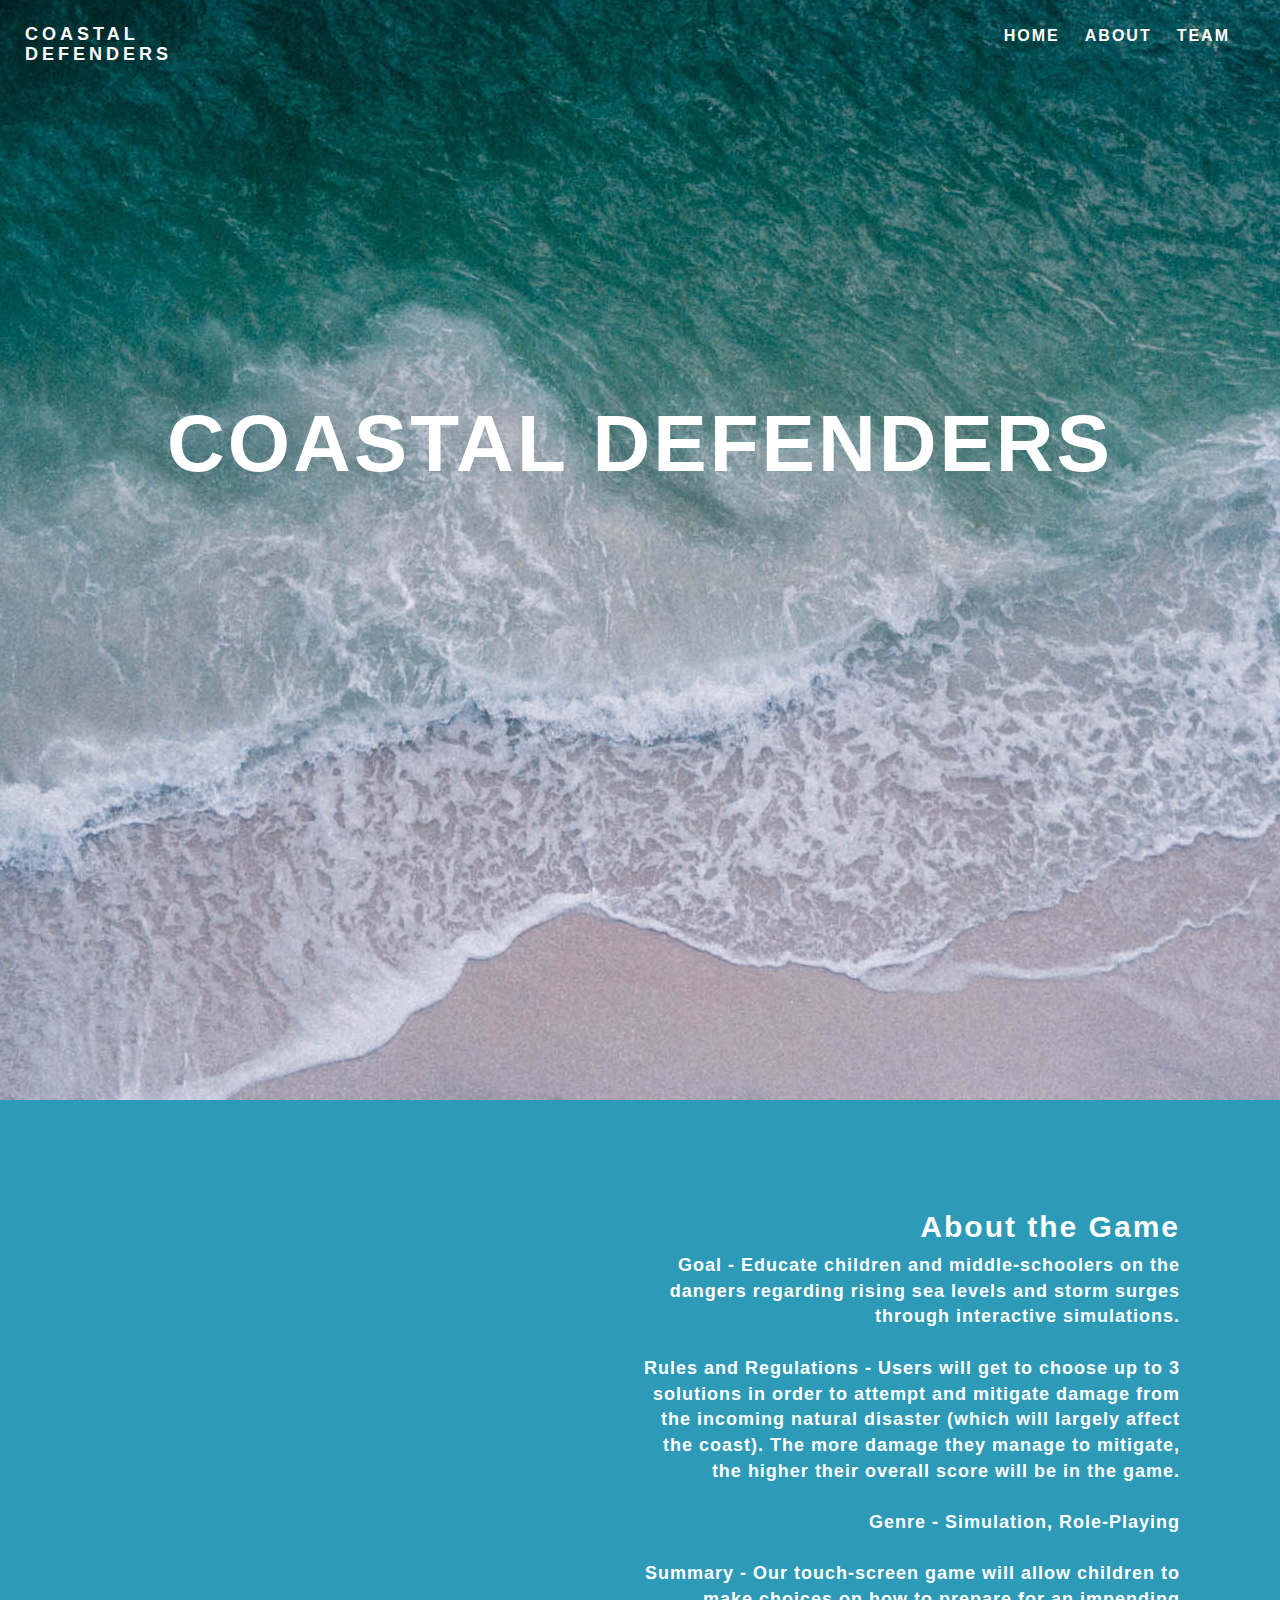
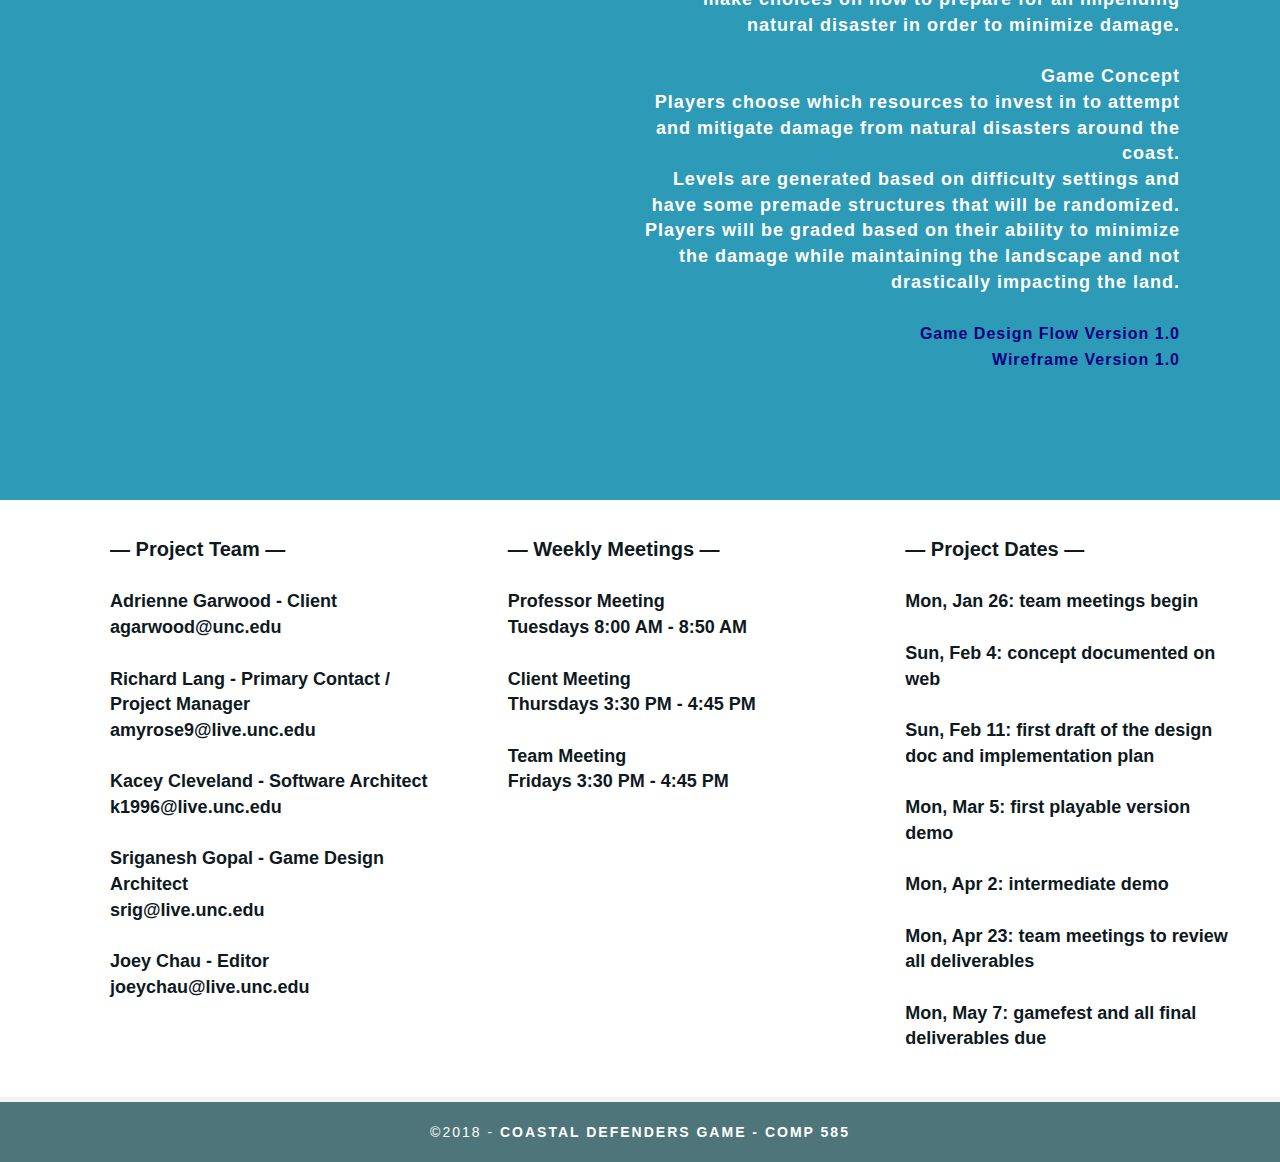
==== index.html @ 000c7137 "Update index.html" ====
<!doctype html>
<html lang="en-US">
<head>
<meta charset="utf-8">
<meta http-equiv="X-UA-Compatible" content="IE=edge">
<meta name="viewport" content="width=device-width, initial-scale=1">
<title>Coastal Defenders</title>


<!-- Bootstrap -->
<link rel="stylesheet" href="https://maxcdn.bootstrapcdn.com/bootstrap/3.3.7/css/bootstrap.min.css">
<!-- CSS -->
<link href="./index.css" rel="stylesheet" type="text/css">

<!-- Scripts -->
<!--JavaScript-->
<script src="https://maxcdn.bootstrapcdn.com/bootstrap/3.3.7/js/bootstrap.min.js"></script>
<!--JQuery Google CDN-->
<script src="https://ajax.googleapis.com/ajax/libs/jquery/3.3.1/jquery.min.js"></script>
<!-- HTML5 shim and Respond.js for IE8 support of HTML5 elements and media queries -->
<script src="https://oss.maxcdn.com/html5shiv/3.7.2/html5shiv.min.js"></script>
<script src="https://oss.maxcdn.com/respond/1.4.2/respond.min.js"></script>
<!--Adobe Edge Web Fonts-->
<script>var __adobewebfontsappname__="dreamweaver"</script>
<script src="http://use.edgefonts.net/source-sans-pro:n2:default.js" type="text/javascript"></script>

</head>
<body>
<!-- Main Container -->
<div class="wrapper_nav"> 
  <!-- Navigation -->
  <header> <a href="#home">
    <h4 class="logo">COASTAL DEFENDERS
    </h4>
    </a>
    
    <nav>
      <ul>
        <li><a href="#titleheading">HOME</a></li>
        <li><a href="#about">ABOUT</a></li>
        <li> <a href="#project">TEAM</a></li>
      </ul>
    </nav>
  </header>
  <!-- Hero Section -->
  <section class="titleheading" id="titleheading">
    <h2 class="title_header">COASTAL DEFENDERS</h2>
    <!--tagline-->
    <p class="tagline"></p>
  </section>
  <!-- Parallax Section -->
  <section class="banner" id="about">
    <h2 class="parallax">About the Game</h2>
    <p class="parallax_description">Goal - Educate children and middle-schoolers on the dangers regarding rising sea levels and storm surges through interactive simulations.<br>
    <br> Rules and Regulations - Users will get to choose up to 3 solutions in order to attempt and mitigate damage from the incoming natural disaster (which will largely affect the coast). The more damage they manage to mitigate, the higher their overall score will be in the game.<br>
    <br> Genre - Simulation, Role-Playing<br>
    <br>Summary - Our touch-screen game will allow children to make choices on how to prepare for an impending natural disaster in order to minimize damage.
    <br><br>
	    Game Concept<br>	
Players choose which resources to invest in to attempt and mitigate damage from natural disasters around the coast. <br>
Levels are generated based on difficulty settings and have some premade structures that will be randomized. <br>
Players will be graded based on their ability to minimize the damage while maintaining the landscape and not drastically impacting the land. <br>
	<br><a href="https://www.lucidchart.com/invitations/accept/da0840e5-fbee-4bbf-ad3f-706feacee74b" target="_blank">Game Design Flow Version 1.0</a>
	    <br><a href="https://wireframe.cc/rubLJb" target="_blank">Wireframe Version 1.0</a>
	  </p>
	
	
	
	</section>
  <!-- About Section -->
  <section class="teamabout" id="project">
    <h2 class="hidden">Project Information</h2>
    <p class="text_column"><span>&mdash; Project Team &mdash;</span><br>
    				<br>
    				Adrienne Garwood - Client<br>
     				agarwood@unc.edu<br>
     				<br>
     				Richard Lang - Primary Contact / Project Manager <br>
					amyrose9@live.unc.edu  <br>
					<br>
					Kacey Cleveland - Software Architect <br>
					k1996@live.unc.edu <br>
					<br>
					Sriganesh Gopal - Game Design Architect <br>
					srig@live.unc.edu <br>
					<br>
					Joey Chau - Editor <br>
					joeychau@live.unc.edu 
    </p>
    <p class="text_column"><span>&mdash; Weekly Meetings &mdash;</span><br>
    <br>Professor Meeting
			<br>Tuesdays 8:00 AM - 8:50 AM
			<br>
			<br>Client Meeting
			<br>Thursdays 3:30 PM - 4:45 PM
			<br>
			<br>Team Meeting
			<br>Fridays 3:30 PM - 4:45 PM
    </p>
	  <p class="text_column"><span>&mdash; Project Dates &mdash;</span><br>
			<br>Mon, Jan 26: team meetings begin<br>
			<br>Sun, Feb 4: concept documented on web<br>
			<br>Sun, Feb 11: first draft of the design doc and implementation plan<br>
			<br>Mon, Mar 5: first playable version demo<br> 
			<br>Mon, Apr 2: intermediate demo<br>  
			<br>Mon, Apr 23: team meetings to review all deliverables<br>  
			<br>Mon, May 7: gamefest and all final deliverables due
     		</p>
  </section>
  <!-- Footer Section -->
   <!-- Copyrights Section -->
  <div class="copyright">&copy;2018 - <strong>Coastal Defenders Game - COMP 585</strong></div>
</div>
<!-- Main Container Ends -->
</body>
</html>
---- index.css ----
@charset "UTF-8";
/* Body */
body {
	font-family: arial,source-sans-pro;
	background-color: #f2f2f2;
	margin-top: 0px;
	margin-right: 0px;
	margin-bottom: 0px;
	margin-left: 0px;
	font-style: normal;
	font-weight: 200;
}
/* Container */
.container {
	width: 90%;
	margin-left: auto;
	margin-right: auto;
	height: 1000px;
	background-color: #FFFFFF;
}

/*Hyperlink*/
a {
	color: #000080;
	font-size: 16px;
	text-decoration: none;
}

a:hover {
	color: #FFFFFF;
}

/* Navigation */
header {
	width: 100%;
	height: 5%;
	
}
.logo {
	color: #ffffff;
	font-weight: bold;
	text-align: undefined;
	width: 10%;
	float: left;
	margin-top: 25px;
	margin-left: 25px;
	letter-spacing: 4px;
	position: relative;
}
nav {
	float: right;
	width: 50%;
	text-align: right;
	margin-top: 25px;
	margin-right: 25px;
}
header nav ul {
	list-style: none;
	float: right;
	position: relative;
}
nav ul li {
	float: left;
	color: #FFFFFF;
	font-size: 16px;
	text-align: left;
	margin-right: 25px;
	letter-spacing: 2px;
	font-weight: bold;
	transition: all 0.3s linear;
}
ul li a {
	color: #FFFFFF;
	font-size: 16px;
	text-decoration: none;
}
ul li:hover a {
	color: #61C0D9;
}
.title_header {
	color: #FFFFFF;
	text-align: center;
	margin-top: 250px;
	margin-right: 0px;
	margin-bottom: 0px;
	margin-left: 0px;
	letter-spacing: 3px;
	font-weight: 900;
	font-size: 80px;
	height: 60vh;

}
/* Heading Section */
.titleheading {
	background: url(./oceanbg1.jpeg) center center no-repeat;
	padding-top: 150px;
	padding-bottom: 150px;
	
}
.tagline {
	text-align: center;
	color: #FFFFFF;
	margin-top: 4px;
	font-weight: lighter;
	text-transform: uppercase;
	letter-spacing: 1px;
}


/* Parallax Section */
.banner {
	background-color: #2D9AB7;
	height: 1000px;
	background-repeat: no-repeat;
	position: relative;
}
.parallax {
	color: #FFFFFF;
	text-align: right;
	padding-right: 100px;
	padding-top: 110px;
	letter-spacing: 2px;
	margin-top: 0px;
	font-weight: 900;
}
.parallax_description {
	color: #FFFFFF;
	display: inline-block;
	text-align: right;
	letter-spacing: 1px;
	padding-right: 100px;
	padding-bottom: 110px;
	width: 50%;
	float: right;
	font-weight: bold;
	font-size: 18px;
	margin-top: 0px;
	margin-right: 0px;
	margin-bottom: 0px;
	margin-left: 0px;
}

/* Project Team About Section */
.text_column {
	width: 33%;
	text-align: left;
	float: left; 
	padding-left: 60px;
	color: #0E191E;
	font-size: 18px;
	font-weight: 900;
}
.teamabout {
	width: 100%;
	padding-left: 50px;
	padding-right: 25px;
	padding-top: 35px;
	padding-bottom: 35px;
	display: inline-block;
	background-color: #FFFFFF;
	margin-top: 0px;
	font-weight: 900;
}

.teamabout span{
	font-size: 20px;
	font-weight: 900;
}

/* More info */
footer {
	background-color: #FFFFFF;
	padding-bottom: 35px;
}
.footer_column {
	width: 50%;
	text-align: center;
	padding-top: 30px;
	float: left;
}
footer .footer_column h3 {
	color: #2D9AB7;
	text-align: center;
}
footer .footer_column p {
	color: #717070;
	background-color: #FFFFFF;
}
.cards {
	width: 100%;
	height: auto;
	max-width: 400px;
	max-height: 200px;
}
footer .footer_column p {
	padding-left: 30px;
	padding-right: 30px;
	text-align: justify;
	line-height: 25px;
	font-weight: lighter;
	margin-left: 20px;
	margin-right: 20px;
}
.button {
	width: 200px;
	margin-top: 40px;
	margin-right: auto;
	margin-bottom: auto;
	margin-left: auto;
	padding-top: 20px;
	padding-right: 10px;
	padding-bottom: 20px;
	padding-left: 10px;
	text-align: center;
	vertical-align: middle;
	border-radius: 0px;
	text-transform: uppercase;
	font-weight: bold;
	letter-spacing: 2px;
	border: 3px solid #FFFFFF;
	color: #FFFFFF;
	transition: all 0.3s linear;
}
.button:hover {
	background-color: #FEFEFE;
	color: #C4C4C4;
	cursor: pointer;
}
.copyright {
	text-align: center;
	padding-top: 20px;
	padding-bottom: 20px;
	background-color: #4E757A;
	color: #FFFFFF;
	text-transform: uppercase;
	font-weight: lighter;
	letter-spacing: 2px;
	border-top-width: 2px;
}
.footer_banner {
	background-color: #B3B3B3;
	padding-top: 60px;
	padding-bottom: 60PX;
	margin-bottom: 0px;
	background-repeat: repeat;
}
footer {
	display: inline-block;
}
.hidden {
	display: none;
}

/* Mobile */
@media (max-width: 320px) {
.logo {
	width: 100%;
	text-align: center;
	margin-top: 13px;
	margin-right: 0px;
	margin-bottom: 0px;
	margin-left: 13px;
}
.container header nav {
	margin-top: 0px;
	margin-right: 0px;
	margin-bottom: 0px;
	margin-left: 0px;
	width: 100%;
	float: none;
	display: none;
}
header nav ul {
}
nav ul li {
	margin-top: 0px;
	margin-right: 0px;
	margin-bottom: 0px;
	margin-left: 0px;
	width: 100%;
	text-align: center;
}
.text_column {
	width: 100%;
	text-align: justify;
	padding-top: 0px;
	padding-right: 0px;
	padding-bottom: 0px;
	padding-left: 0px;
}
.thumbnail {
	width: 100%;
}
.footer_column {
	width: 100%;
	margin-top: 0px;
}
.parallax {
	text-align: center;
	margin-top: 0px;
	margin-right: 0px;
	margin-bottom: 0px;
	margin-left: 0px;
	padding-top: 40%;
	padding-right: 0px;
	padding-bottom: 0px;
	padding-left: 0px;
	width: 100%;
	font-size: 18px;
}
.parallax_description {
	padding-top: 0px;
	padding-right: 0px;
	padding-bottom: 0px;
	padding-left: 0px;
	width: 100%;
	height: 100%;
	margin-top: 25px;
	margin-right: 0px;
	margin-bottom: 0px;
	margin-left: 12px;
	float: none;
	text-align: center;
	overflow: auto;
}
.banner {
	background-color: #2D9AB7;
	background-image: none;
}
.tagline {
	margin-top: 20px;
	line-height: 22px;
}
.title_header {
	padding-left: 10px;
	padding-right: 10px;
	line-height: 22px;
	text-align: center;
}
}

/* Small Tablets */
@media (min-width: 321px)and (max-width: 767px) {
.logo {
	width: 100%;
	text-align: left;
	margin-top: 25px;
	margin-right: 0px;
	margin-bottom: 0px;
	margin-left: 25px;
	color: #ffffff;
	font-weight: bold;
}
.container header nav {
	margin-top: 0px;
	margin-right: 0px;
	margin-bottom: 0px;
	margin-left: 0px;
	width: 100%;
	float: none;
	overflow: auto;
	display: inline-block;
	background: #52bad5;
}
header nav ul {
	padding: 0px;
	float: none;
}
nav ul li {
	margin-top: 0px;
	margin-right: 0px;
	margin-bottom: 0px;
	margin-left: 0px;
	width: 100%;
	text-align: center;
	padding-top: 8px;
	padding-bottom: 8px;
}
.text_column {
	width: 100%;
	text-align: left;
	padding-top: 0px;
	padding-right: 0px;
	padding-bottom: 0px;
	padding-left: 0px;
}
.thumbnail {
	width: 100%;
}
.footer_column {
	width: 100%;
	margin-top: 0px;
}
.parallax {
	text-align: center;
	margin-top: 0px;
	margin-right: 0px;
	margin-bottom: 0px;
	margin-left: 0px;
	padding-top: 40%;
	padding-right: 0px;
	padding-bottom: 0px;
	padding-left: 0px;
	width: 100%;
	font-size: 18px;
}
.parallax_description {
	padding-top: 0px;
	padding-right: 0px;
	padding-bottom: 0px;
	padding-left: 0px;
	margin-top: 30%;
	margin-right: 0px;
	margin-bottom: 0px;
	margin-left: 0px;
	float: none;
	width: 100%;
		height: 100%;
	text-align: center;
	overflow: auto;
}
.thumbnail {
	width: 50%;
}
.parallax {
	margin-top: 0px;
	margin-right: 0px;
	margin-bottom: 0px;
	margin-left: 0px;
	padding-right: 0px;
	padding-bottom: 0px;
	padding-left: 0px;
	padding-top: 20%;
}
.parallax_description {
	margin-top: 0px;
	margin-right: 0px;
	margin-bottom: 0px;
	margin-left: 0px;
	width: 100%;
	padding-top: 30px;
}
.banner {
	padding-left: 20px;
	padding-right: 20px;
}
.footer_column {
	width: 100%;
}
}

/* Small Desktops */
@media (min-width: 768px) and (max-width: 1096px) {
	
.logo {
	width: 100%;
	text-align: left;
	margin-top: 20px;
	margin-right: 0px;
	margin-bottom: 0px;
	margin-left: 20px;
	color: #ffffff;
	font-weight: bold;
}	
.text_column {
	width: 100%;
}
.thumbnail {
	width: 50%;
}
.text_column {
	width: 100%;
	margin-top: 0px;
	margin-right: 0px;
	margin-bottom: 0px;
	margin-left: 0px;
	padding-top: 0px;
	padding-right: 0px;
	padding-bottom: 0px;
	padding-left: 0px;
	overflow: auto;
	
}
	
.parallax {
	margin-top: 0px;
	margin-right: 0px;
	margin-bottom: 0px;
	margin-left: 0px;
	padding-right: 0px;
	padding-bottom: 0px;
	padding-left: 0px;
	padding-top: 20%;
}
.parallax_description {
	margin-top: 0px;
	margin-right: 0px;
	margin-bottom: 0px;
	margin-left: 0px;
	width: 100%;
	padding-top: 30px;
}
.banner {
	margin-top: 0px;
	padding-top: 0px;
}
}
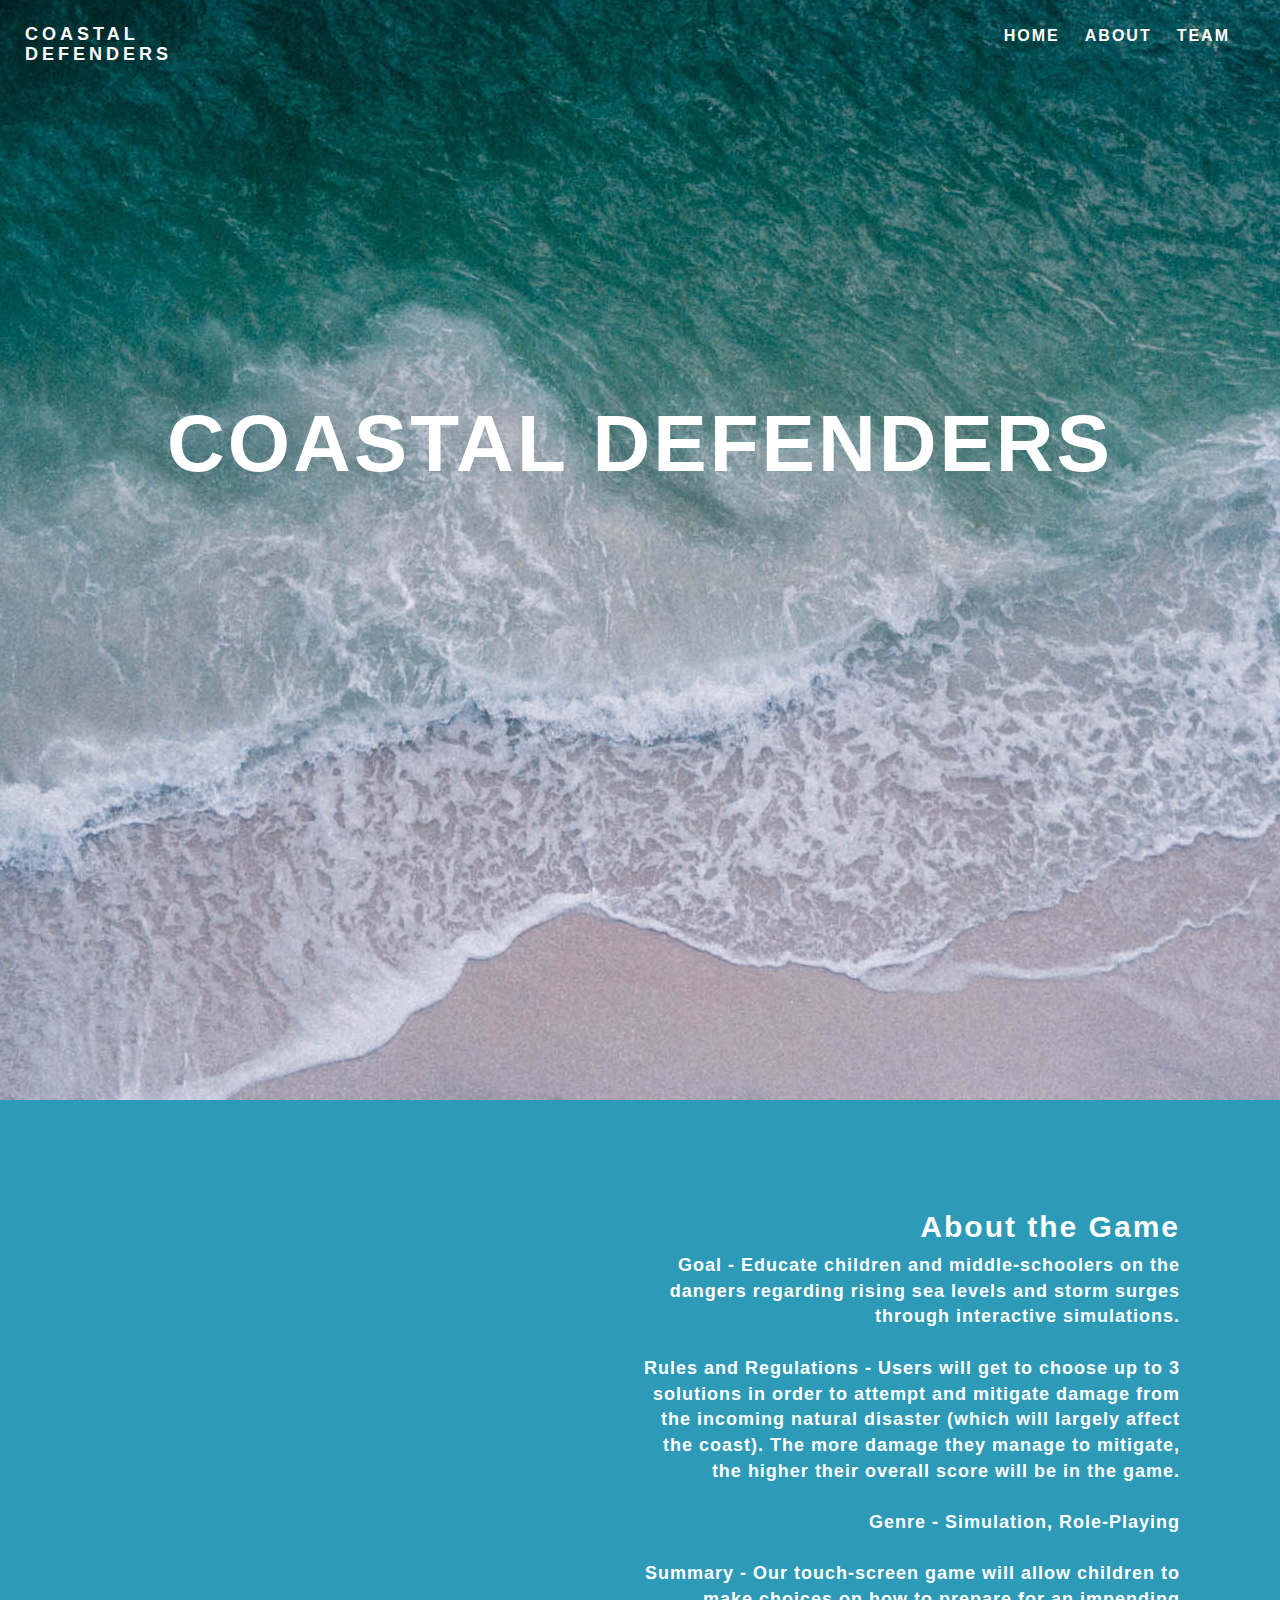
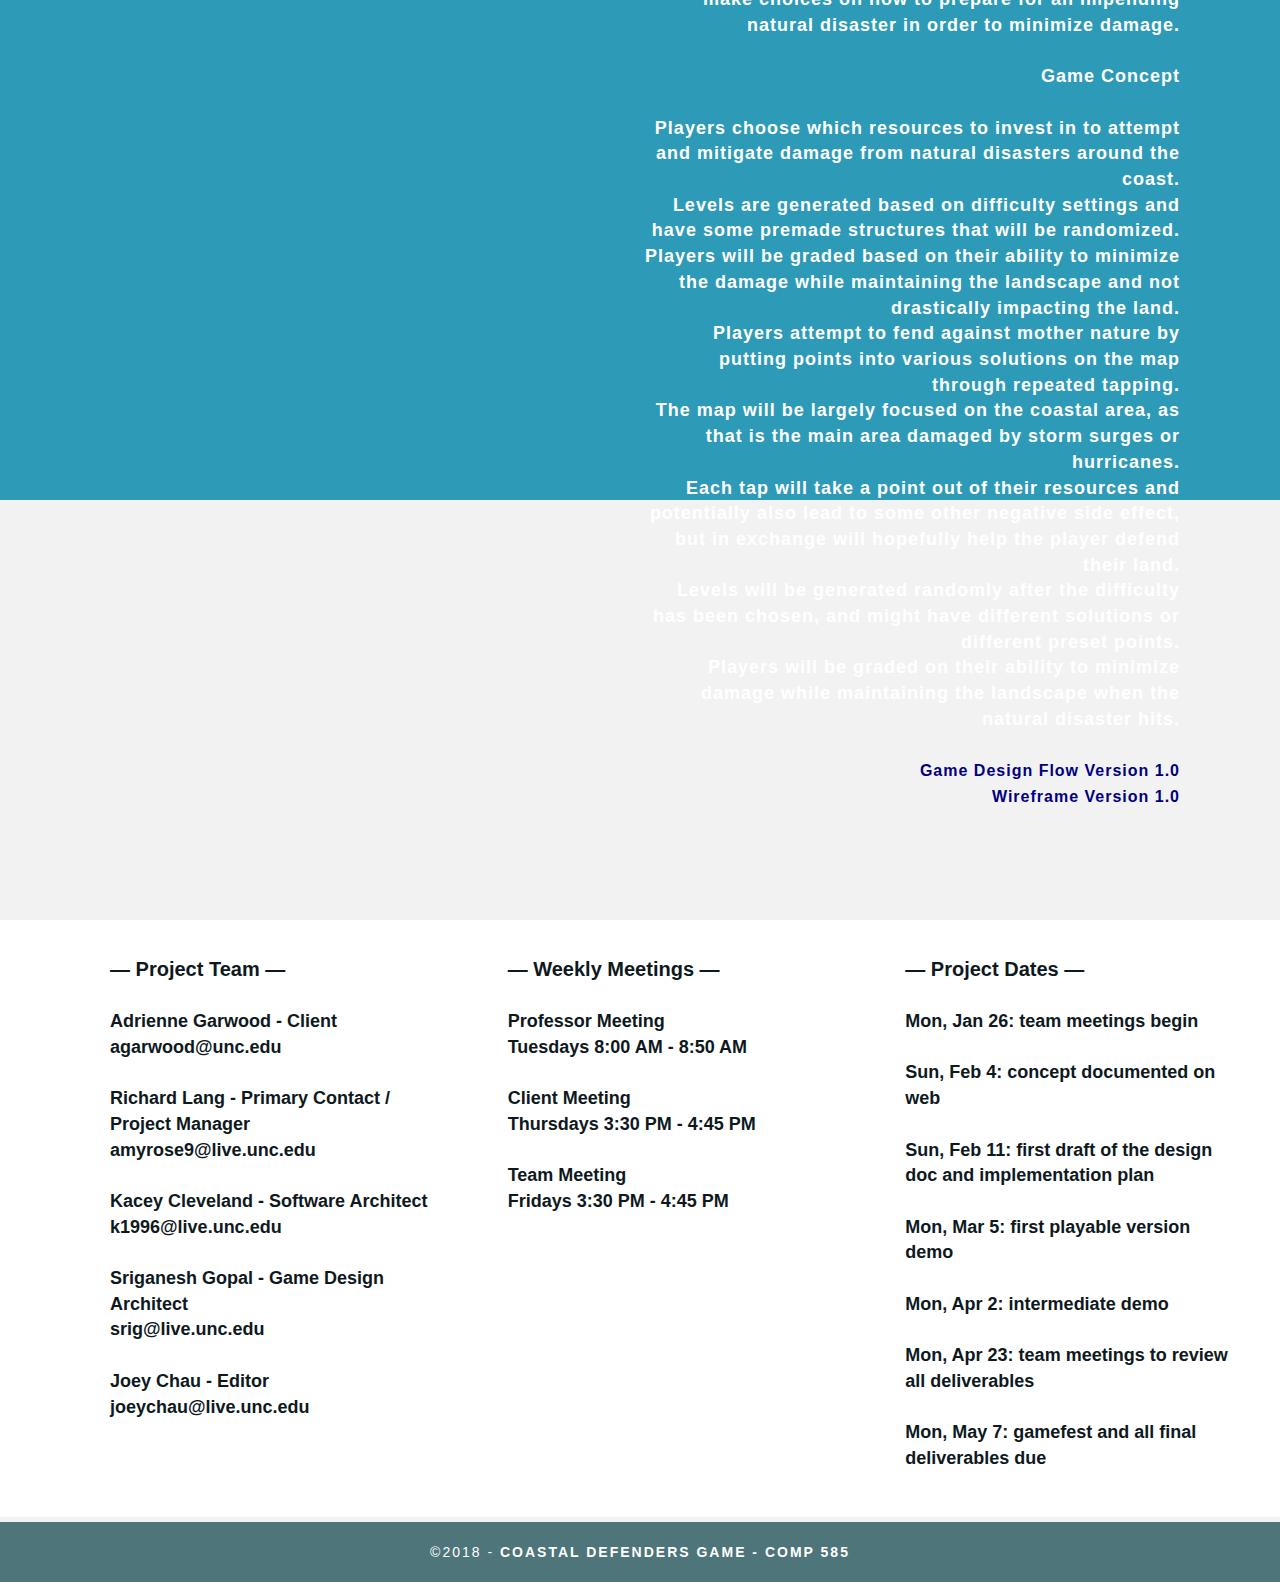
==== commit f375eb76: "Update index.html" ====
--- a/index.html
+++ b/index.html
@@ -57,9 +57,15 @@
     <br>Summary - Our touch-screen game will allow children to make choices on how to prepare for an impending natural disaster in order to minimize damage.
     <br><br>
 	    Game Concept<br>	
-Players choose which resources to invest in to attempt and mitigate damage from natural disasters around the coast. <br>
-Levels are generated based on difficulty settings and have some premade structures that will be randomized. <br>
-Players will be graded based on their ability to minimize the damage while maintaining the landscape and not drastically impacting the land. <br>
+		 <br>
+	    Players choose which resources to invest in to attempt and mitigate damage from natural disasters around the coast. <br>
+	    Levels are generated based on difficulty settings and have some premade structures that will be randomized. <br>
+	    Players will be graded based on their ability to minimize the damage while maintaining the landscape and not drastically impacting the land. <br>
+	    Players attempt to fend against mother nature by putting points into various solutions on the map through repeated tapping. <br>
+	    The map will be largely focused on the coastal area, as that is the main area damaged by storm surges or hurricanes. <br>
+	    Each tap will take a point out of their resources and potentially also lead to some other negative side effect, but in exchange will hopefully help the player defend their land. <br>
+	    Levels will be generated randomly after the difficulty has been chosen, and might have different solutions or different preset points. <br>
+	    Players will be graded on their ability to minimize damage while maintaining the landscape when the natural disaster hits. <br>
 	<br><a href="https://www.lucidchart.com/invitations/accept/da0840e5-fbee-4bbf-ad3f-706feacee74b" target="_blank">Game Design Flow Version 1.0</a>
 	    <br><a href="https://wireframe.cc/rubLJb" target="_blank">Wireframe Version 1.0</a>
 	  </p>
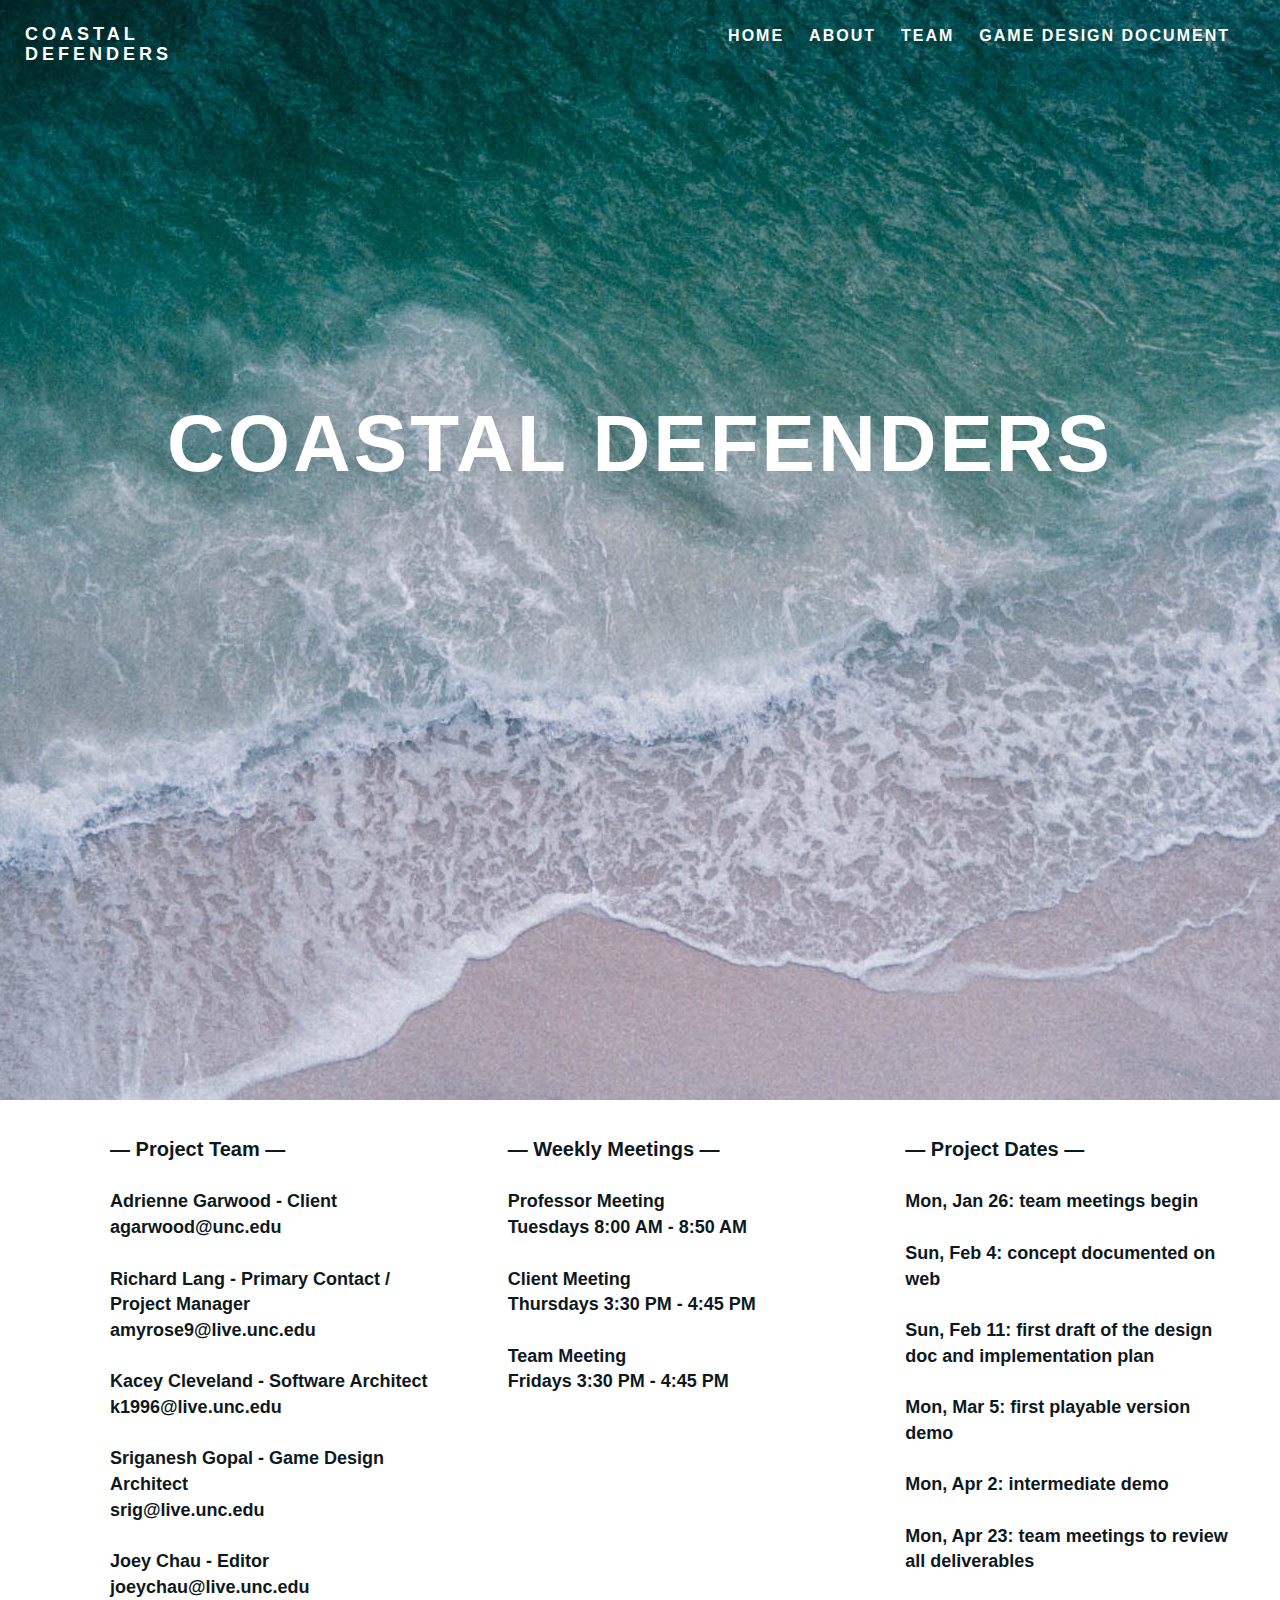
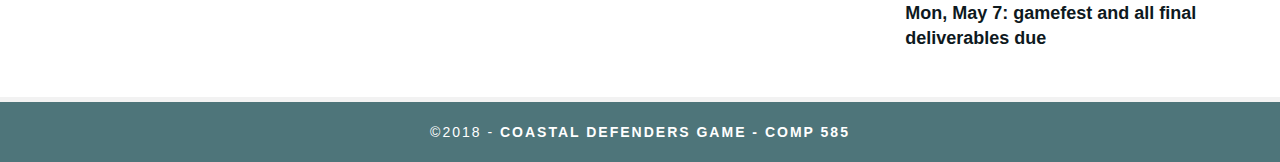
==== commit 120614f1: "Update index.html" ====
--- a/index.html
+++ b/index.html
@@ -20,9 +20,6 @@
 <!-- HTML5 shim and Respond.js for IE8 support of HTML5 elements and media queries -->
 <script src="https://oss.maxcdn.com/html5shiv/3.7.2/html5shiv.min.js"></script>
 <script src="https://oss.maxcdn.com/respond/1.4.2/respond.min.js"></script>
-<!--Adobe Edge Web Fonts-->
-<script>var __adobewebfontsappname__="dreamweaver"</script>
-<script src="http://use.edgefonts.net/source-sans-pro:n2:default.js" type="text/javascript"></script>
 
 </head>
 <body>
@@ -30,49 +27,24 @@
 <div class="wrapper_nav"> 
   <!-- Navigation -->
   <header> <a href="#home">
-    <h4 class="logo">COASTAL DEFENDERS
-    </h4>
+    <h4 class="logo">COASTAL DEFENDERS</h4>
     </a>
     
     <nav>
       <ul>
-        <li><a href="#titleheading">HOME</a></li>
-        <li><a href="#about">ABOUT</a></li>
-        <li> <a href="#project">TEAM</a></li>
+        <li><a href="./index.html#home">HOME</a></li>
+        <li><a href="./index.html#about">ABOUT</a></li>
+        <li> <a href="./index.html#project">TEAM</a></li>
+        <li> <a href="./design-document.html#home">GAME DESIGN DOCUMENT</a></li>
       </ul>
     </nav>
   </header>
-  <!-- Hero Section -->
+  <!-- TitleHeading Section -->
   <section class="titleheading" id="titleheading">
     <h2 class="title_header">COASTAL DEFENDERS</h2>
     <!--tagline-->
     <p class="tagline"></p>
   </section>
-  <!-- Parallax Section -->
-  <section class="banner" id="about">
-    <h2 class="parallax">About the Game</h2>
-    <p class="parallax_description">Goal - Educate children and middle-schoolers on the dangers regarding rising sea levels and storm surges through interactive simulations.<br>
-    <br> Rules and Regulations - Users will get to choose up to 3 solutions in order to attempt and mitigate damage from the incoming natural disaster (which will largely affect the coast). The more damage they manage to mitigate, the higher their overall score will be in the game.<br>
-    <br> Genre - Simulation, Role-Playing<br>
-    <br>Summary - Our touch-screen game will allow children to make choices on how to prepare for an impending natural disaster in order to minimize damage.
-    <br><br>
-	    Game Concept<br>	
-		 <br>
-	    Players choose which resources to invest in to attempt and mitigate damage from natural disasters around the coast. <br>
-	    Levels are generated based on difficulty settings and have some premade structures that will be randomized. <br>
-	    Players will be graded based on their ability to minimize the damage while maintaining the landscape and not drastically impacting the land. <br>
-	    Players attempt to fend against mother nature by putting points into various solutions on the map through repeated tapping. <br>
-	    The map will be largely focused on the coastal area, as that is the main area damaged by storm surges or hurricanes. <br>
-	    Each tap will take a point out of their resources and potentially also lead to some other negative side effect, but in exchange will hopefully help the player defend their land. <br>
-	    Levels will be generated randomly after the difficulty has been chosen, and might have different solutions or different preset points. <br>
-	    Players will be graded on their ability to minimize damage while maintaining the landscape when the natural disaster hits. <br>
-	<br><a href="https://www.lucidchart.com/invitations/accept/da0840e5-fbee-4bbf-ad3f-706feacee74b" target="_blank">Game Design Flow Version 1.0</a>
-	    <br><a href="https://wireframe.cc/rubLJb" target="_blank">Wireframe Version 1.0</a>
-	  </p>
-	
-	
-	
-	</section>
   <!-- About Section -->
   <section class="teamabout" id="project">
     <h2 class="hidden">Project Information</h2>
--- a/index.css
+++ b/index.css
@@ -90,6 +90,19 @@
 	height: 60vh;
 
 }
+
+.subtitle_header {
+	color: #FFFFFF;
+	text-align: center;
+	margin-top: -400px;
+	margin-right: 0px;
+	margin-bottom: 0px;
+	margin-left: 0px;
+	letter-spacing: 3px;
+	font-weight: 900;
+	font-size: 40px;
+
+}
 /* Heading Section */
 .titleheading {
 	background: url(./oceanbg1.jpeg) center center no-repeat;
@@ -110,34 +123,65 @@
 /* Parallax Section */
 .banner {
 	background-color: #2D9AB7;
-	height: 1000px;
+	height: 800px;
 	background-repeat: no-repeat;
 	position: relative;
 }
 .parallax {
 	color: #FFFFFF;
-	text-align: right;
-	padding-right: 100px;
+	text-align: left;
 	padding-top: 110px;
 	letter-spacing: 2px;
 	margin-top: 0px;
-	font-weight: 900;
+	margin-left: 150px;
+	font-weight: 1000;
 }
 .parallax_description {
 	color: #FFFFFF;
 	display: inline-block;
-	text-align: right;
+	text-align: left;
 	letter-spacing: 1px;
-	padding-right: 100px;
-	padding-bottom: 110px;
-	width: 50%;
-	float: right;
-	font-weight: bold;
-	font-size: 18px;
-	margin-top: 0px;
-	margin-right: 0px;
-	margin-bottom: 0px;
-	margin-left: 0px;
+	padding-right: 110px;
+	width: 90%;
+	float: left;
+	font-weight: 500;
+	font-size: 16px;
+	margin-top: 0px;
+	margin-right: 0px;
+	margin-bottom: 0px;
+	margin-left: 150px;
+}
+
+/* Parallax Section 2*/
+.banner2 {
+	background-color: #2D9AB7;
+	height: 3000px;
+	background-repeat: no-repeat;
+	position: relative;
+}
+.parallax2 {
+	color: #FFFFFF;
+	text-align: left;
+	padding-top: 110px;
+	letter-spacing: 2px;
+	margin-top: 0px;
+	margin-left: 150px;
+	font-weight: 1000;
+}
+.parallax_description2 {
+	color: #FFFFFF;
+	display: inline-block;
+	text-align: left;
+	letter-spacing: 1px;
+	padding-right: 110px;
+	width: 90%;
+	float: left;
+	font-weight: 500;
+	font-size: 16px;
+	margin-top: 0px;
+	margin-right: 0px;
+	margin-bottom: 0px;
+	margin-left: 150px;
 }
 
 /* Project Team About Section */
@@ -415,7 +459,7 @@
 	margin-left: 0px;
 	float: none;
 	width: 100%;
-		height: 100%;
+	height: 100%;
 	text-align: center;
 	overflow: auto;
 }
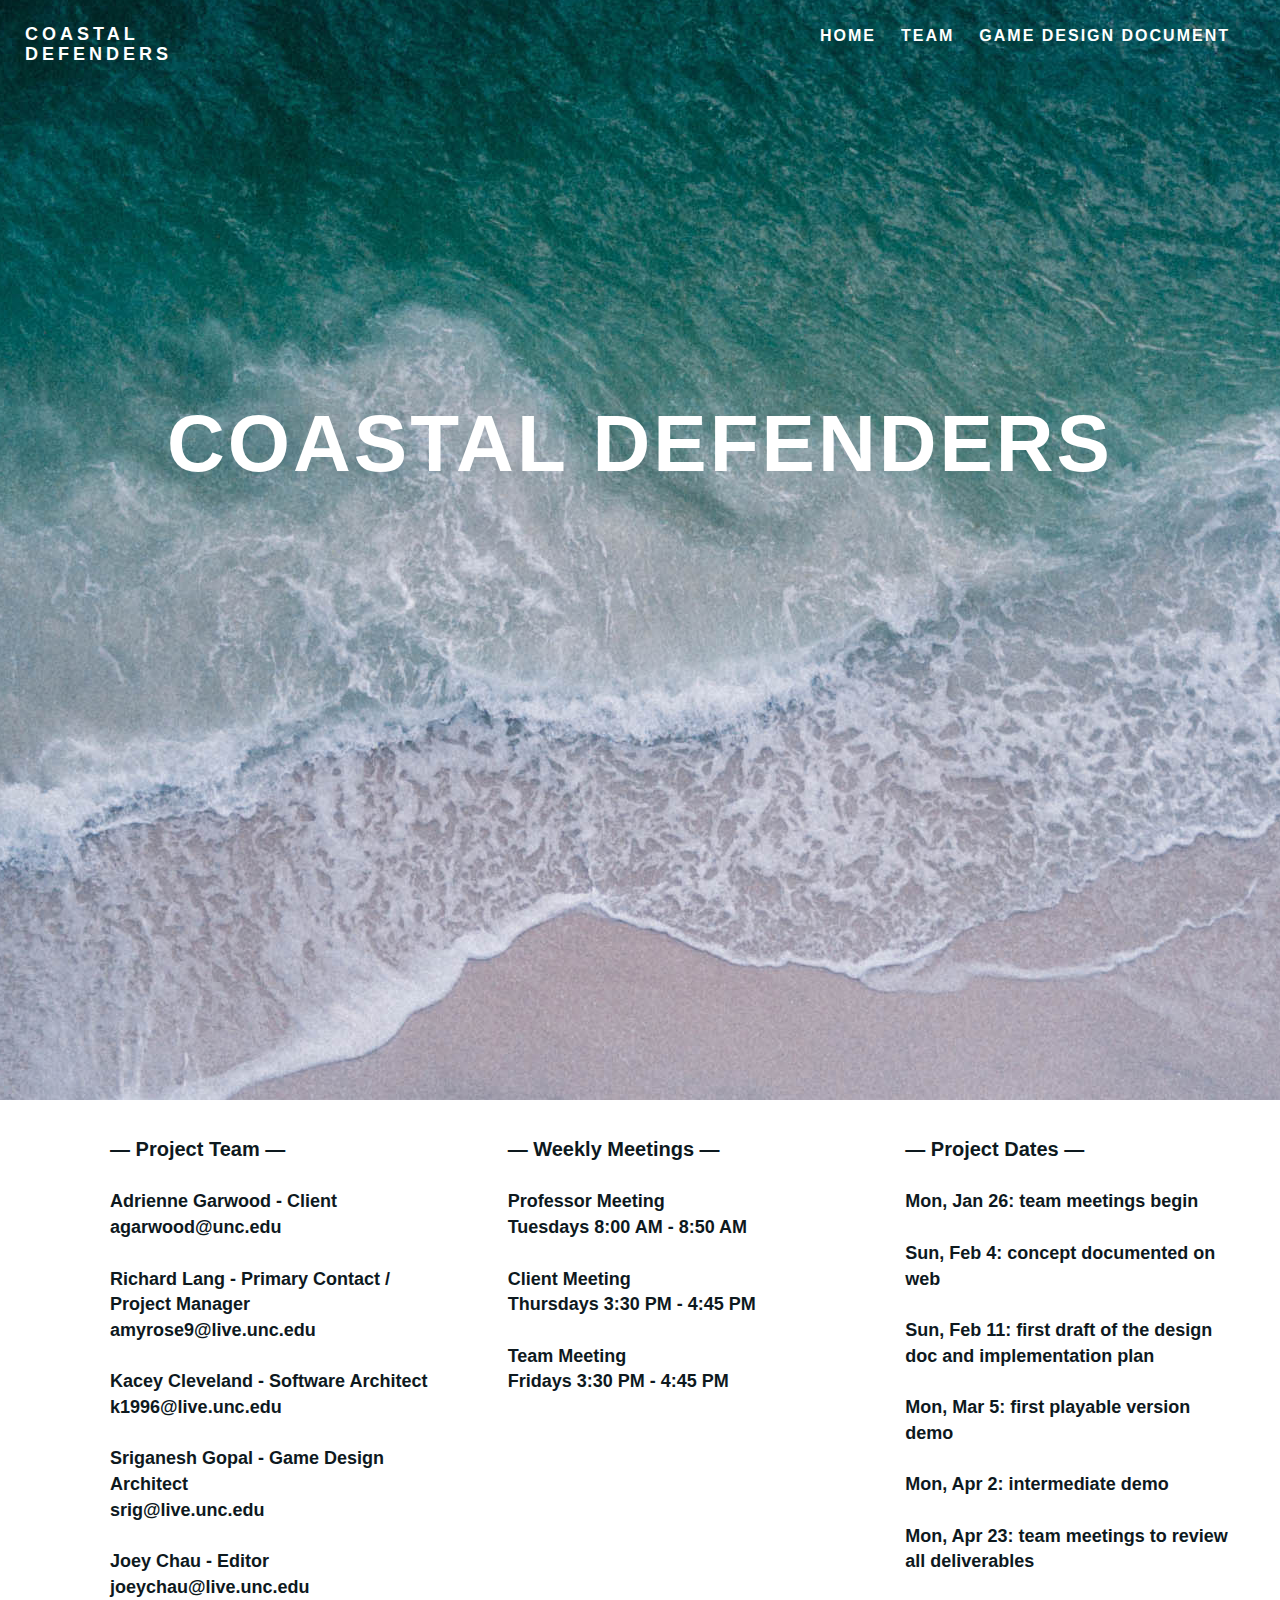
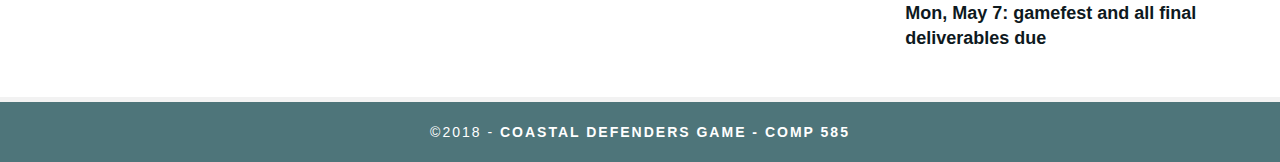
==== commit 092209e5: "Update index.html" ====
--- a/index.html
+++ b/index.html
@@ -26,14 +26,13 @@
 <!-- Main Container -->
 <div class="wrapper_nav"> 
   <!-- Navigation -->
-  <header> <a href="#home">
+  <header> <a href="./index.html">
     <h4 class="logo">COASTAL DEFENDERS</h4>
     </a>
     
     <nav>
       <ul>
-        <li><a href="./index.html#home">HOME</a></li>
-        <li><a href="./index.html#about">ABOUT</a></li>
+        <li><a href="./index.html">HOME</a></li>
         <li> <a href="./index.html#project">TEAM</a></li>
         <li> <a href="./design-document.html#home">GAME DESIGN DOCUMENT</a></li>
       </ul>
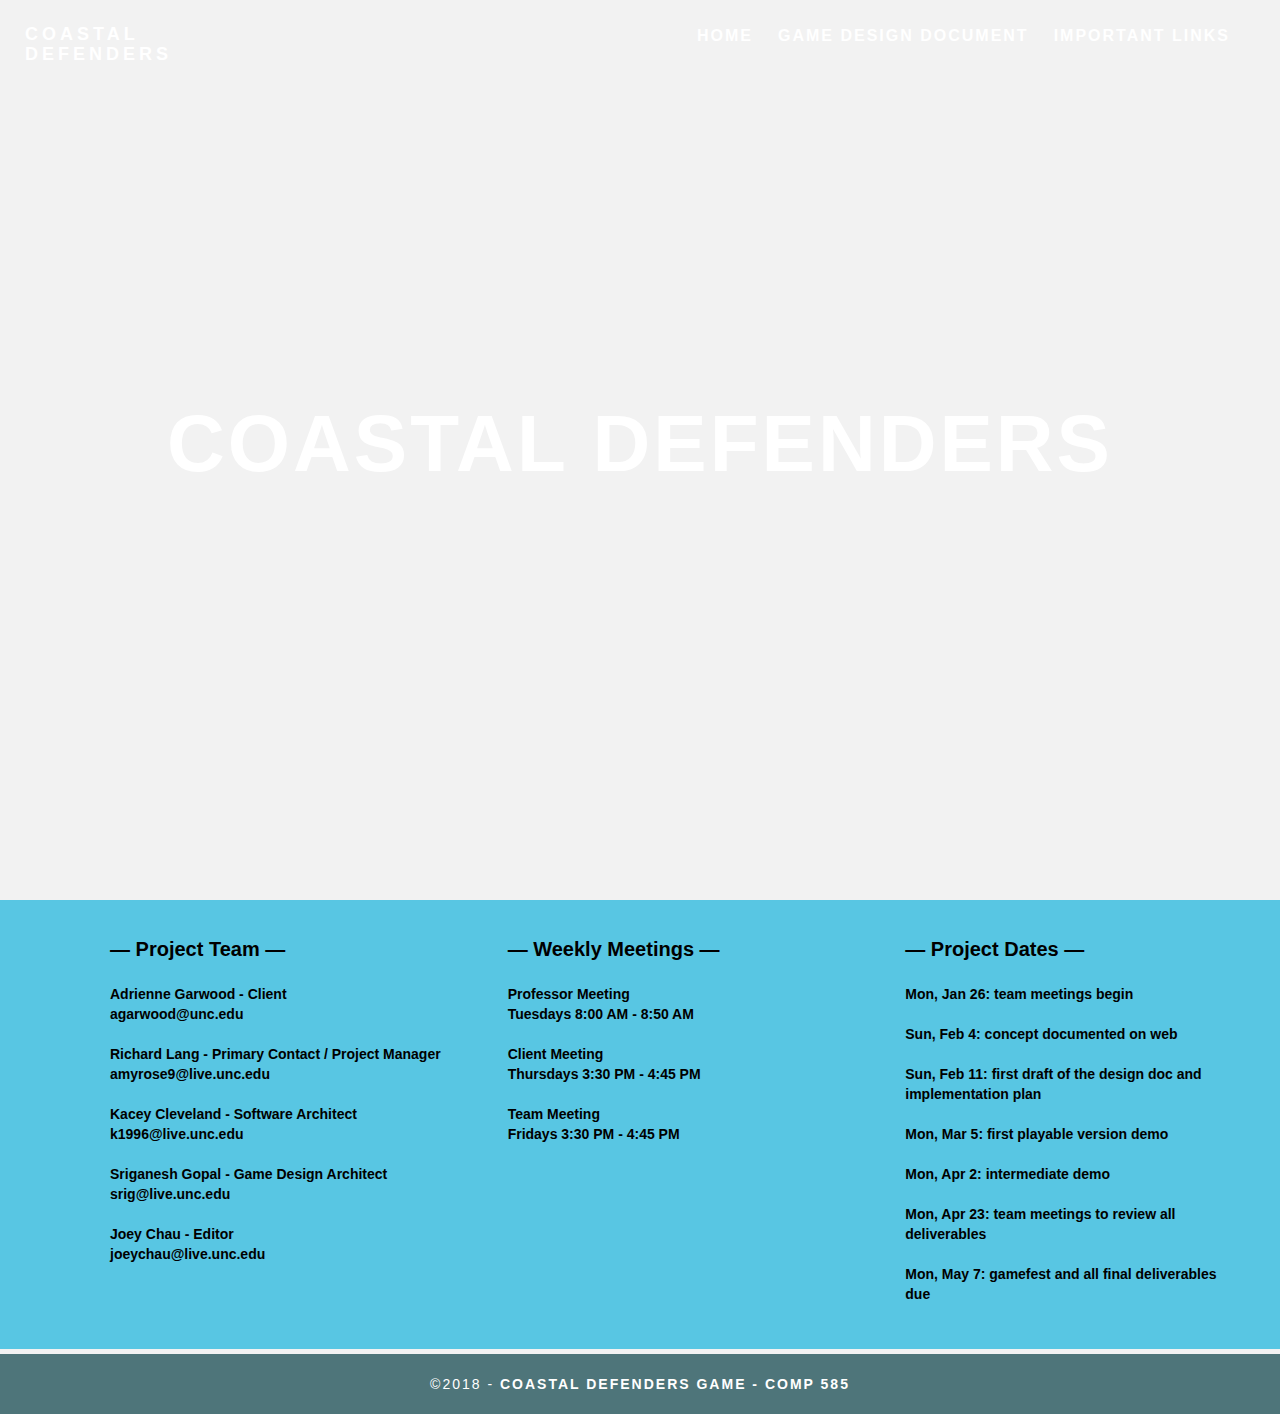
==== commit 5506b96c: "Add files via upload" ====
--- a/index.html
+++ b/index.html
@@ -32,9 +32,9 @@
     
     <nav>
       <ul>
-        <li><a href="./index.html">HOME</a></li>
-        <li> <a href="./index.html#project">TEAM</a></li>
+        <li> <a href="./index.html#home">HOME</a></li>
         <li> <a href="./design-document.html#home">GAME DESIGN DOCUMENT</a></li>
+        <li> <a href="./links.html">IMPORTANT LINKS</a></li>
       </ul>
     </nav>
   </header>
--- a/index.css
+++ b/index.css
@@ -87,14 +87,12 @@
 	letter-spacing: 3px;
 	font-weight: 900;
 	font-size: 80px;
-	height: 60vh;
 
 }
 
 .subtitle_header {
 	color: #FFFFFF;
 	text-align: center;
-	margin-top: -400px;
 	margin-right: 0px;
 	margin-bottom: 0px;
 	margin-left: 0px;
@@ -108,6 +106,7 @@
 	background: url(./oceanbg1.jpeg) center center no-repeat;
 	padding-top: 150px;
 	padding-bottom: 150px;
+    height: 100vh;
 	
 }
 .tagline {
@@ -123,21 +122,23 @@
 /* Parallax Section */
 .banner {
 	background-color: #2D9AB7;
-	height: 800px;
+	height: 3000px;
 	background-repeat: no-repeat;
 	position: relative;
+	display: inline-block;
 }
 .parallax {
-	color: #FFFFFF;
-	text-align: left;
-	padding-top: 110px;
+	color: #000000;
+	text-align: left;
+	padding-top: 100px;
 	letter-spacing: 2px;
 	margin-top: 0px;
 	margin-left: 150px;
 	font-weight: 1000;
+	display: inline-block;
 }
 .parallax_description {
-	color: #FFFFFF;
+	color: #000000;
 	display: inline-block;
 	text-align: left;
 	letter-spacing: 1px;
@@ -154,22 +155,25 @@
 
 /* Parallax Section 2*/
 .banner2 {
+	display: inline-block;
 	background-color: #2D9AB7;
-	height: 3000px;
+	height: 3100px;
 	background-repeat: no-repeat;
 	position: relative;
+	
 }
 .parallax2 {
-	color: #FFFFFF;
-	text-align: left;
-	padding-top: 110px;
+	color: #000000;
+	text-align: left;
+	padding-top: 150px;
 	letter-spacing: 2px;
-	margin-top: 0px;
+	margin-top: 10px;
 	margin-left: 150px;
 	font-weight: 1000;
+	display: inline-block;
 }
 .parallax_description2 {
-	color: #FFFFFF;
+	color: #000000;
 	display: inline-block;
 	text-align: left;
 	letter-spacing: 1px;
@@ -177,11 +181,12 @@
 	width: 90%;
 	float: left;
 	font-weight: 500;
-	font-size: 16px;
-	margin-top: 0px;
-	margin-right: 0px;
-	margin-bottom: 0px;
+	font-size: 14px;
+	margin-top: 0px;
+	margin-right: 0px;
+	margin-bottom: 150px;
 	margin-left: 150px;
+	
 }
 
 /* Project Team About Section */
@@ -190,9 +195,8 @@
 	text-align: left;
 	float: left; 
 	padding-left: 60px;
-	color: #0E191E;
-	font-size: 18px;
-	font-weight: 900;
+	color: #000000;
+	font-size: 14px;
 }
 .teamabout {
 	width: 100%;
@@ -201,7 +205,7 @@
 	padding-top: 35px;
 	padding-bottom: 35px;
 	display: inline-block;
-	background-color: #FFFFFF;
+	background-color: #58C6E3;
 	margin-top: 0px;
 	font-weight: 900;
 }
@@ -350,7 +354,8 @@
 	padding-bottom: 0px;
 	padding-left: 0px;
 	width: 100%;
-	font-size: 18px;
+	font-size: 14px;
+	display: inline-block;
 }
 .parallax_description {
 	padding-top: 0px;
@@ -366,6 +371,7 @@
 	float: none;
 	text-align: center;
 	overflow: auto;
+	display: inline-block;
 }
 .banner {
 	background-color: #2D9AB7;
@@ -527,6 +533,7 @@
 }
 	
 .parallax {
+	display: inline-block;	
 	margin-top: 0px;
 	margin-right: 0px;
 	margin-bottom: 0px;
@@ -537,6 +544,7 @@
 	padding-top: 20%;
 }
 .parallax_description {
+	display: inline-block;	
 	margin-top: 0px;
 	margin-right: 0px;
 	margin-bottom: 0px;
@@ -548,4 +556,30 @@
 	margin-top: 0px;
 	padding-top: 0px;
 }
-}
+	
+	
+.parallax2 {
+	display: inline-block;	
+	margin-top: 0px;
+	margin-right: 0px;
+	margin-bottom: 0px;
+	margin-left: 0px;
+	padding-right: 0px;
+	padding-bottom: 0px;
+	padding-left: 0px;
+	padding-top: 20%;
+}
+.parallax_description2 {
+	display: inline-block;
+	margin-top: 0px;
+	margin-right: 0px;
+	margin-bottom: 0px;
+	margin-left: 0px;
+	width: 100%;
+	padding-top: 30px;
+}
+.banner2 {
+	margin-top: 0px;
+	padding-top: 0px;
+}
+}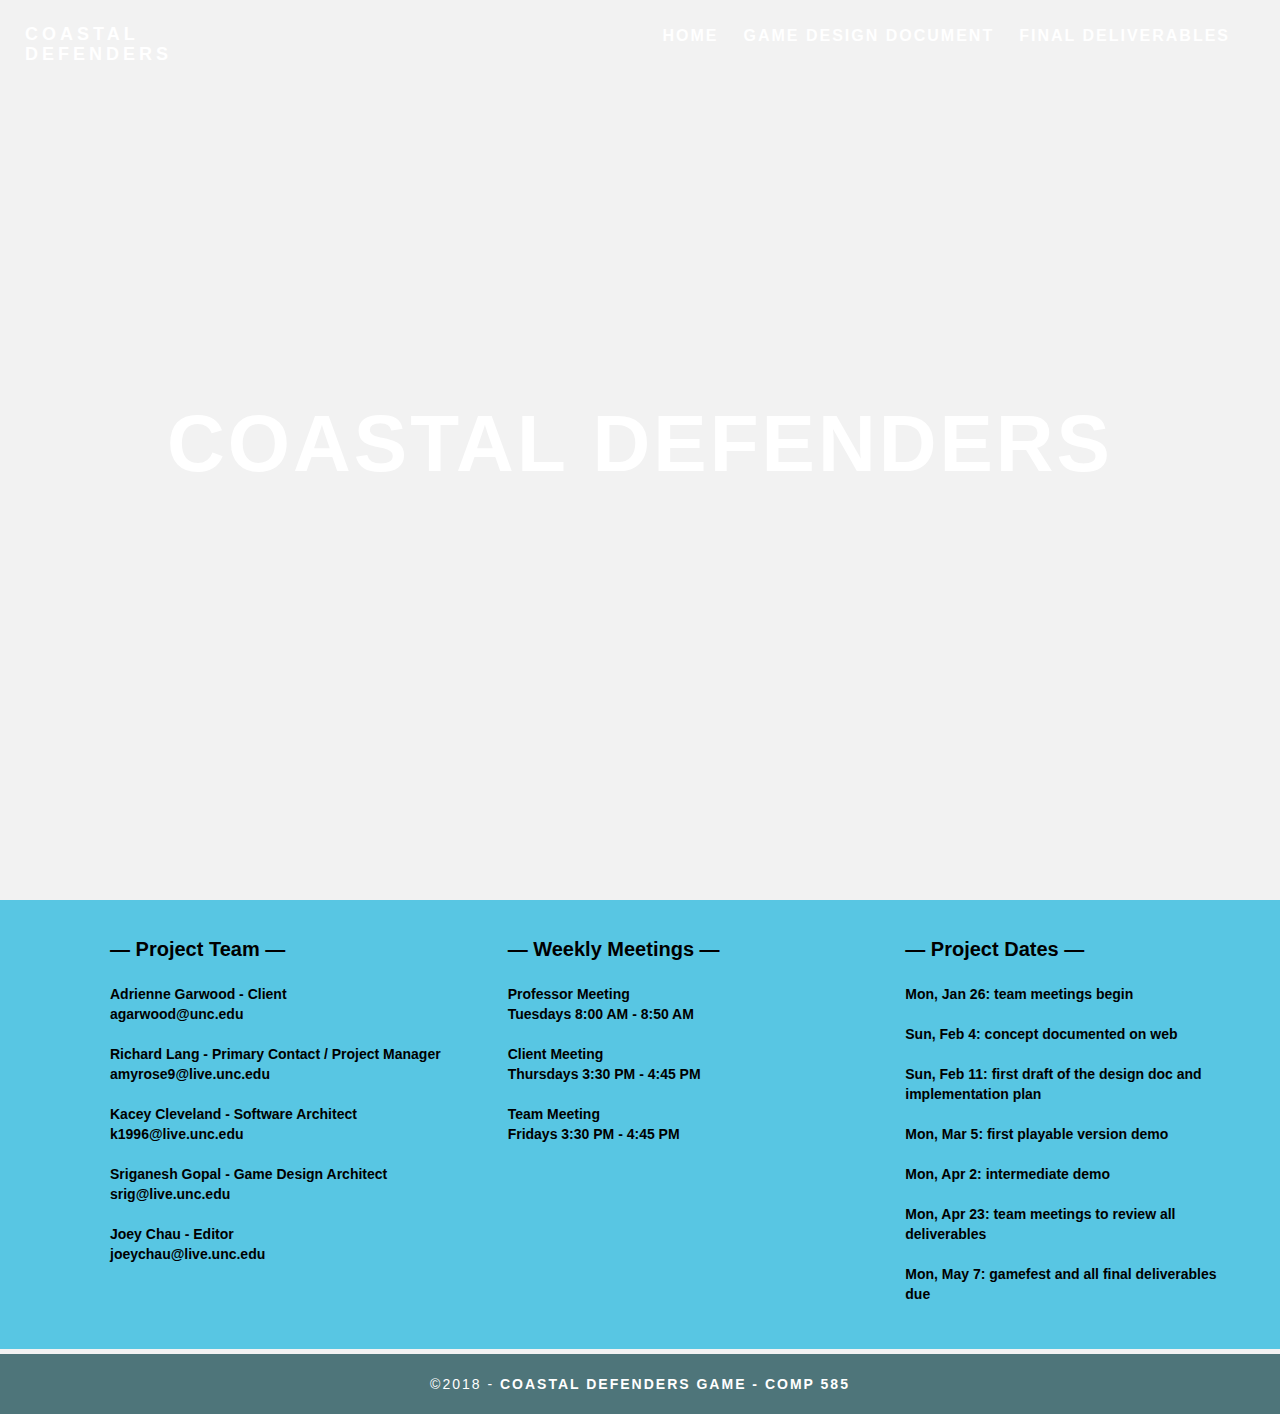
==== commit 281cba98: "Update index.html" ====
--- a/index.html
+++ b/index.html
@@ -34,7 +34,7 @@
       <ul>
         <li> <a href="./index.html#home">HOME</a></li>
         <li> <a href="./design-document.html#home">GAME DESIGN DOCUMENT</a></li>
-        <li> <a href="./links.html">IMPORTANT LINKS</a></li>
+        <li> <a href="./links.html">FINAL DELIVERABLES</a></li>
       </ul>
     </nav>
   </header>
